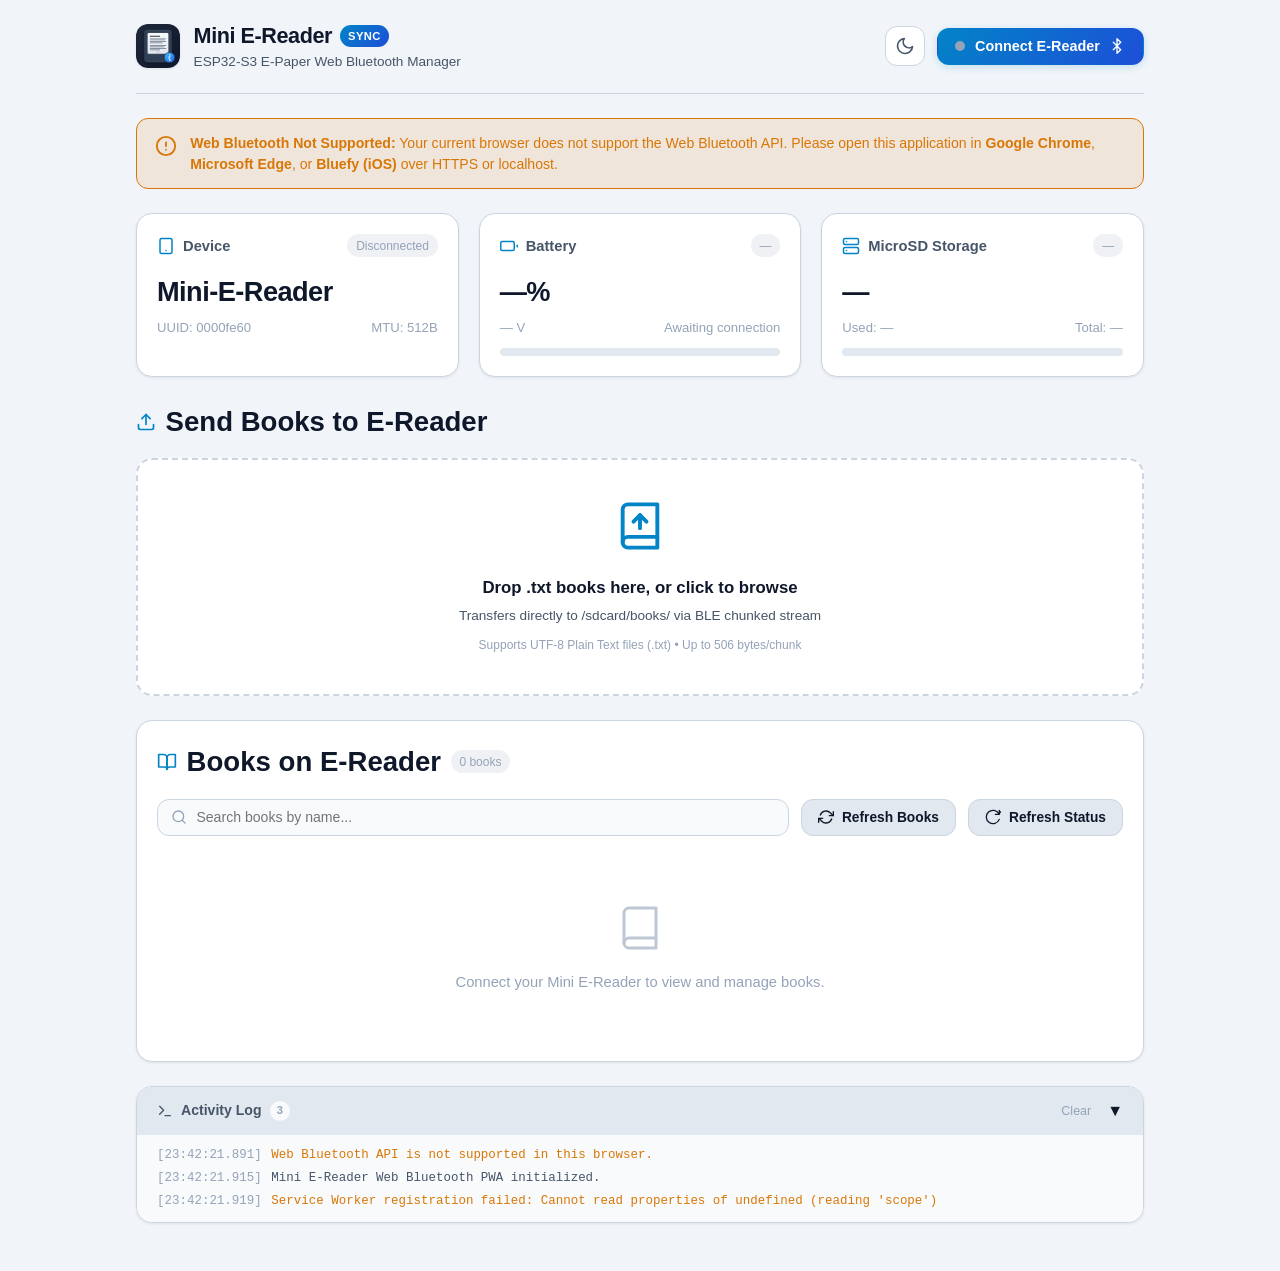
==== pwa/index.html @ 1bfc5a21 "feat: implement Mini-E-Reader firmware, Web Bluetooth PWA, and SD template" ====
<!DOCTYPE html>
<html lang="en" data-theme="dark">
<head>
  <meta charset="UTF-8">
  <meta name="viewport" content="width=device-width, initial-scale=1.0, maximum-scale=1.0, user-scalable=no">
  <title>Mini E-Reader Manager</title>
  <meta name="description" content="Web Bluetooth book sync and file manager for ESP32-S3 Mini E-Reader">
  <meta name="theme-color" content="#2563eb">
  <meta name="mobile-web-app-capable" content="yes">
  <meta name="apple-mobile-web-app-capable" content="yes">
  <meta name="apple-mobile-web-app-status-bar-style" content="black-translucent">
  <meta name="apple-mobile-web-app-title" content="E-Reader">
  <link rel="icon" type="image/svg+xml" href="icon.svg">
  <link rel="apple-touch-icon" href="icon.svg">
  <link rel="manifest" href="manifest.json">
  <link rel="stylesheet" href="style.css">
</head>
<body>
  <div class="app-container">

    <!-- Header Section -->
    <header class="app-header">
      <div class="brand-section">
        <img src="icon.svg" alt="Mini E-Reader Logo" class="brand-logo">
        <div class="brand-text">
          <h1>Mini E-Reader <span class="brand-badge">Sync</span></h1>
          <p>ESP32-S3 E-Paper Web Bluetooth Manager</p>
        </div>
      </div>

      <div class="header-actions">
        <!-- Theme Toggle Button -->
        <button id="themeToggleBtn" class="btn-icon" aria-label="Toggle Theme" title="Toggle Dark/Light Mode">
          <!-- Sun Icon (for dark mode) -->
          <svg id="themeIconSun" class="icon" viewBox="0 0 24 24" fill="none" stroke="currentColor" stroke-width="2" stroke-linecap="round" stroke-linejoin="round">
            <circle cx="12" cy="12" r="5"></circle>
            <line x1="12" y1="1" x2="12" y2="3"></line>
            <line x1="12" y1="21" x2="12" y2="23"></line>
            <line x1="4.22" y1="4.22" x2="5.64" y2="5.64"></line>
            <line x1="18.36" y1="18.36" x2="19.78" y2="19.78"></line>
            <line x1="1" y1="12" x2="3" y2="12"></line>
            <line x1="21" y1="12" x2="23" y2="12"></line>
            <line x1="4.22" y1="19.78" x2="5.64" y2="18.36"></line>
            <line x1="18.36" y1="5.64" x2="19.78" y2="4.22"></line>
          </svg>
          <!-- Moon Icon (for light mode) -->
          <svg id="themeIconMoon" class="icon" viewBox="0 0 24 24" fill="none" stroke="currentColor" stroke-width="2" stroke-linecap="round" stroke-linejoin="round" style="display: none;">
            <path d="M21 12.79A9 9 0 1 1 11.21 3 7 7 0 0 0 21 12.79z"></path>
          </svg>
        </button>

        <!-- BLE Connection Button -->
        <button id="connectBtn" class="btn-connect">
          <span id="statusDot" class="status-dot disconnected"></span>
          <span id="connectBtnText">Connect E-Reader</span>
          <svg viewBox="0 0 24 24" fill="none" stroke="currentColor" stroke-width="2" stroke-linecap="round" stroke-linejoin="round" style="width:16px;height:16px;">
            <path d="M6.5 6.5l11 11L12 23V1l5.5 5.5-11 11"></path>
          </svg>
        </button>
      </div>
    </header>

    <!-- Browser Incompatibility Banner (hidden by default) -->
    <div id="compatBanner" class="alert-banner alert-warning" style="display: none;">
      <svg viewBox="0 0 24 24" fill="none" stroke="currentColor" stroke-width="2" stroke-linecap="round" stroke-linejoin="round">
        <circle cx="12" cy="12" r="10"></circle>
        <line x1="12" y1="8" x2="12" y2="12"></line>
        <line x1="12" y1="16" x2="12.01" y2="16"></line>
      </svg>
      <div>
        <strong>Web Bluetooth Not Supported:</strong> Your current browser does not support the Web Bluetooth API.
        Please open this application in <strong>Google Chrome</strong>, <strong>Microsoft Edge</strong>, or <strong>Bluefy (iOS)</strong> over HTTPS or localhost.
      </div>
    </div>

    <!-- Dashboard Status Grid -->
    <section class="dashboard-grid">
      <!-- Device Status Card -->
      <div class="card">
        <div class="card-header">
          <span class="card-title">
            <svg viewBox="0 0 24 24" fill="none" stroke="currentColor" stroke-width="2" stroke-linecap="round" stroke-linejoin="round">
              <rect x="4" y="2" width="16" height="20" rx="2" ry="2"></rect>
              <line x1="12" y1="18" x2="12.01" y2="18"></line>
            </svg>
            Device
          </span>
          <span id="deviceStateBadge" class="card-badge badge-muted">Disconnected</span>
        </div>
        <div id="deviceNameText" class="stat-value">Mini-E-Reader</div>
        <div class="stat-sub">
          <span id="deviceUuidText">UUID: 0000fe60</span>
          <span id="deviceMtuText">MTU: 512B</span>
        </div>
      </div>

      <!-- Battery Status Card -->
      <div class="card">
        <div class="card-header">
          <span class="card-title">
            <svg viewBox="0 0 24 24" fill="none" stroke="currentColor" stroke-width="2" stroke-linecap="round" stroke-linejoin="round">
              <rect x="1" y="6" width="18" height="12" rx="2" ry="2"></rect>
              <line x1="23" y1="11" x2="23" y2="13"></line>
            </svg>
            Battery
          </span>
          <span id="chargingBadge" class="card-badge badge-muted">—</span>
        </div>
        <div id="batteryPctText" class="stat-value">—%</div>
        <div class="stat-sub">
          <span id="batteryVoltageText">— V</span>
          <span id="batteryStatusDesc">Awaiting connection</span>
        </div>
        <div class="meter-bar">
          <div id="batteryMeterFill" class="meter-fill meter-battery" style="width: 0%;"></div>
        </div>
      </div>

      <!-- Storage Status Card -->
      <div class="card">
        <div class="card-header">
          <span class="card-title">
            <svg viewBox="0 0 24 24" fill="none" stroke="currentColor" stroke-width="2" stroke-linecap="round" stroke-linejoin="round">
              <rect x="2" y="2" width="20" height="8" rx="2" ry="2"></rect>
              <rect x="2" y="14" width="20" height="8" rx="2" ry="2"></rect>
              <line x1="6" y1="6" x2="6.01" y2="6"></line>
              <line x1="6" y1="18" x2="6.01" y2="18"></line>
            </svg>
            MicroSD Storage
          </span>
          <span id="storageBadge" class="card-badge badge-muted">—</span>
        </div>
        <div id="storageFreeText" class="stat-value">—</div>
        <div class="stat-sub">
          <span id="storageUsedText">Used: —</span>
          <span id="storageTotalText">Total: —</span>
        </div>
        <div class="meter-bar">
          <div id="storageMeterFill" class="meter-fill meter-storage" style="width: 0%;"></div>
        </div>
      </div>
    </section>

    <!-- Upload Section -->
    <section class="upload-section">
      <div class="section-title">
        <div class="section-title-left">
          <svg viewBox="0 0 24 24" fill="none" stroke="currentColor" stroke-width="2" stroke-linecap="round" stroke-linejoin="round">
            <path d="M21 15v4a2 2 0 0 1-2 2H5a2 2 0 0 1-2-2v-4"></path>
            <polyline points="17 8 12 3 7 8"></polyline>
            <line x1="12" y1="3" x2="12" y2="15"></line>
          </svg>
          <h2>Send Books to E-Reader</h2>
        </div>
      </div>

      <!-- Drag & Drop Zone -->
      <div id="dropzone" class="dropzone" tabindex="0" role="button" aria-label="Drop files here or click to browse">
        <svg class="dropzone-icon" viewBox="0 0 24 24" fill="none" stroke="currentColor" stroke-width="1.8" stroke-linecap="round" stroke-linejoin="round">
          <path d="M4 19.5A2.5 2.5 0 0 1 6.5 17H20"></path>
          <path d="M6.5 2H20v20H6.5A2.5 2.5 0 0 1 4 19.5v-15A2.5 2.5 0 0 1 6.5 2z"></path>
          <path d="M12 7v6"></path>
          <path d="M9 10l3-3 3 3"></path>
        </svg>
        <div class="dropzone-title">Drop .txt books here, or click to browse</div>
        <div class="dropzone-subtitle">Transfers directly to /sdcard/books/ via BLE chunked stream</div>
        <div class="dropzone-hint">Supports UTF-8 Plain Text files (.txt) &bull; Up to 506 bytes/chunk</div>
        <input type="file" id="fileInput" class="file-input" accept=".txt,text/plain" multiple>
      </div>

      <!-- Active Upload Card (shown while transmitting) -->
      <div id="uploadActiveCard" class="upload-active-card">
        <div class="upload-header">
          <div id="uploadingFileName" class="upload-filename">uploading_book.txt</div>
          <button id="cancelUploadBtn" class="btn-cancel-upload">Cancel Upload</button>
        </div>

        <div class="upload-progress-container">
          <div id="uploadProgressFill" class="upload-progress-fill"></div>
        </div>

        <div class="upload-stats-grid">
          <div class="upload-stat-item">
            <div class="upload-stat-label">Progress</div>
            <div id="uploadPctStat" class="upload-stat-val">0.0%</div>
          </div>
          <div class="upload-stat-item">
            <div class="upload-stat-label">Transfer Speed</div>
            <div id="uploadSpeedStat" class="upload-stat-val">0.0 KB/s</div>
          </div>
          <div class="upload-stat-item">
            <div class="upload-stat-label">Sequence ID</div>
            <div id="uploadSeqStat" class="upload-stat-val">#0 / 0</div>
          </div>
          <div class="upload-stat-item">
            <div class="upload-stat-label">Estimated Time</div>
            <div id="uploadEtaStat" class="upload-stat-val">—</div>
          </div>
        </div>
      </div>
    </section>

    <!-- Remote Books Management Section -->
    <section class="books-section">
      <div class="section-title">
        <div class="section-title-left">
          <svg viewBox="0 0 24 24" fill="none" stroke="currentColor" stroke-width="2" stroke-linecap="round" stroke-linejoin="round">
            <path d="M2 3h6a4 4 0 0 1 4 4v14a3 3 0 0 0-3-3H2z"></path>
            <path d="M22 3h-6a4 4 0 0 0-4 4v14a3 3 0 0 1 3-3h7z"></path>
          </svg>
          <h2>Books on E-Reader</h2>
          <span id="booksCountBadge" class="card-badge badge-muted">0 books</span>
        </div>
      </div>

      <!-- Controls: Filter & Refresh -->
      <div class="books-controls">
        <div class="search-input-wrapper">
          <svg viewBox="0 0 24 24" fill="none" stroke="currentColor" stroke-width="2" stroke-linecap="round" stroke-linejoin="round">
            <circle cx="11" cy="11" r="8"></circle>
            <line x1="21" y1="21" x2="16.65" y2="16.65"></line>
          </svg>
          <input type="text" id="bookSearchInput" class="search-input" placeholder="Search books by name...">
        </div>

        <button id="refreshBooksBtn" class="btn-secondary" title="Query SD card for books">
          <svg id="refreshBooksIcon" viewBox="0 0 24 24" fill="none" stroke="currentColor" stroke-width="2" stroke-linecap="round" stroke-linejoin="round">
            <polyline points="23 4 23 10 17 10"></polyline>
            <polyline points="1 20 1 14 7 14"></polyline>
            <path d="M3.51 9a9 9 0 0 1 14.85-3.36L23 10M1 14l4.64 4.36A9 9 0 0 0 20.49 15"></path>
          </svg>
          <span>Refresh Books</span>
        </button>

        <button id="refreshStatusBtn" class="btn-secondary" title="Read Battery & Storage">
          <svg id="refreshStatusIcon" viewBox="0 0 24 24" fill="none" stroke="currentColor" stroke-width="2" stroke-linecap="round" stroke-linejoin="round">
            <path d="M21.5 2v6h-6M21.34 15.57a10 10 0 1 1-.57-8.38l5.67-5.67"></path>
          </svg>
          <span>Refresh Status</span>
        </button>
      </div>

      <!-- Book List Container -->
      <div id="booksList" class="books-list">
        <!-- Rendered dynamically via app.js -->
        <div class="empty-state">
          <svg viewBox="0 0 24 24" fill="none" stroke="currentColor" stroke-width="1.5" stroke-linecap="round" stroke-linejoin="round">
            <path d="M4 19.5A2.5 2.5 0 0 1 6.5 17H20"></path>
            <path d="M6.5 2H20v20H6.5A2.5 2.5 0 0 1 4 19.5v-15A2.5 2.5 0 0 1 6.5 2z"></path>
          </svg>
          <p>Connect your Mini E-Reader to view and manage books.</p>
        </div>
      </div>
    </section>

    <!-- Activity Log Console -->
    <section class="log-section">
      <div id="logHeader" class="log-header">
        <div class="log-header-left">
          <svg viewBox="0 0 24 24" fill="none" stroke="currentColor" stroke-width="2" stroke-linecap="round" stroke-linejoin="round">
            <polyline points="4 17 10 11 4 5"></polyline>
            <line x1="12" y1="19" x2="20" y2="19"></line>
          </svg>
          <span>Activity Log</span>
          <span id="logCountBadge" class="log-badge">0</span>
        </div>
        <div class="log-actions">
          <button id="clearLogBtn" class="btn-clear-log" title="Clear log">Clear</button>
          <span id="logToggleIcon">&#x25BC;</span>
        </div>
      </div>
      <div id="logBody" class="log-body">
        <!-- Log entries appear here -->
      </div>
    </section>

  </div>

  <!-- Delete Book Confirmation Modal -->
  <div id="deleteModal" class="modal-backdrop">
    <div class="modal-card">
      <h3 class="modal-title">Delete Book</h3>
      <p id="deleteModalText" class="modal-desc">Are you sure you want to delete this book from your E-Reader?</p>
      <div class="modal-actions">
        <button id="cancelDeleteBtn" class="btn-secondary">Cancel</button>
        <button id="confirmDeleteBtn" class="btn-danger">Delete</button>
      </div>
    </div>
  </div>

  <!-- Toast Notification Container -->
  <div id="toastContainer" class="toast-container" aria-live="polite"></div>

  <!-- PWA Main Logic -->
  <script src="app.js"></script>
</body>
</html>
---- pwa/style.css ----
/* ==========================================================================
   Mini E-Reader Web Bluetooth PWA - Stylesheet
   Modern, responsive, zero-CDN styling with Dark & Light theme support
   ========================================================================== */

:root {
  --font-family: -apple-system, BlinkMacSystemFont, "Segoe UI", Roboto, "Helvetica Neue", Arial, sans-serif;
  --font-mono: ui-monospace, SFMono-Regular, "SF Mono", Menlo, Consolas, "Liberation Mono", monospace;

  /* Color Palette - Dark Theme (Default) */
  --bg-primary: #0b0f19;
  --bg-secondary: #131b2e;
  --bg-tertiary: #1b253e;
  --bg-card: #151e33;
  --bg-card-hover: #1a253e;
  --bg-input: #0e1626;

  --text-primary: #f8fafc;
  --text-secondary: #94a3b8;
  --text-muted: #64748b;
  --text-inverse: #0f172a;

  --border-color: #24324f;
  --border-focus: #38bdf8;

  --accent-color: #38bdf8;
  --accent-gradient: linear-gradient(135deg, #38bdf8 0%, #2563eb 100%);
  --accent-hover: #0284c7;
  --accent-glow: rgba(56, 189, 248, 0.25);

  --success-color: #10b981;
  --success-bg: rgba(16, 185, 129, 0.15);
  --warning-color: #f59e0b;
  --warning-bg: rgba(245, 158, 11, 0.15);
  --danger-color: #ef4444;
  --danger-bg: rgba(239, 68, 68, 0.15);
  --danger-hover: #dc2626;

  --radius-sm: 8px;
  --radius-md: 12px;
  --radius-lg: 16px;
  --radius-full: 9999px;

  --shadow-sm: 0 1px 3px rgba(0, 0, 0, 0.3);
  --shadow-md: 0 4px 12px rgba(0, 0, 0, 0.35);
  --shadow-lg: 0 12px 28px rgba(0, 0, 0, 0.45);

  --transition-fast: 0.15s ease;
  --transition-normal: 0.25s ease;
}

[data-theme="light"] {
  --bg-primary: #f1f5f9;
  --bg-secondary: #ffffff;
  --bg-tertiary: #e2e8f0;
  --bg-card: #ffffff;
  --bg-card-hover: #f8fafc;
  --bg-input: #f8fafc;

  --text-primary: #0f172a;
  --text-secondary: #475569;
  --text-muted: #94a3b8;
  --text-inverse: #ffffff;

  --border-color: #cbd5e1;
  --border-focus: #0284c7;

  --accent-color: #0284c7;
  --accent-gradient: linear-gradient(135deg, #0284c7 0%, #1d4ed8 100%);
  --accent-hover: #0369a1;
  --accent-glow: rgba(2, 132, 199, 0.2);

  --success-color: #059669;
  --success-bg: rgba(5, 150, 105, 0.12);
  --warning-color: #d97706;
  --warning-bg: rgba(217, 119, 6, 0.12);
  --danger-color: #dc2626;
  --danger-bg: rgba(220, 38, 38, 0.12);
  --danger-hover: #b91c1c;

  --shadow-sm: 0 1px 3px rgba(0, 0, 0, 0.08);
  --shadow-md: 0 4px 12px rgba(0, 0, 0, 0.08);
  --shadow-lg: 0 12px 28px rgba(0, 0, 0, 0.12);
}

/* ==========================================================================
   Base & Reset
   ========================================================================== */

*, *::before, *::after {
  box-sizing: border-box;
  margin: 0;
  padding: 0;
}

body {
  font-family: var(--font-family);
  background-color: var(--bg-primary);
  color: var(--text-primary);
  line-height: 1.5;
  min-height: 100vh;
  padding: 0;
  margin: 0;
  transition: background-color var(--transition-normal), color var(--transition-normal);
  -webkit-font-smoothing: antialiased;
}

.app-container {
  max-width: 1040px;
  margin: 0 auto;
  padding: 1.25rem 1rem 3rem 1rem;
}

/* ==========================================================================
   Header & Navigation
   ========================================================================== */

.app-header {
  display: flex;
  align-items: center;
  justify-content: space-between;
  flex-wrap: wrap;
  gap: 1rem;
  padding-bottom: 1.25rem;
  margin-bottom: 1.5rem;
  border-bottom: 1px solid var(--border-color);
}

.brand-section {
  display: flex;
  align-items: center;
  gap: 0.85rem;
}

.brand-logo {
  width: 44px;
  height: 44px;
  border-radius: var(--radius-md);
  box-shadow: var(--shadow-sm);
  flex-shrink: 0;
}

.brand-text h1 {
  font-size: 1.35rem;
  font-weight: 700;
  letter-spacing: -0.02em;
  display: flex;
  align-items: center;
  gap: 0.5rem;
}

.brand-badge {
  font-size: 0.7rem;
  font-weight: 600;
  text-transform: uppercase;
  padding: 0.15rem 0.5rem;
  border-radius: var(--radius-full);
  background: var(--accent-gradient);
  color: #ffffff;
  letter-spacing: 0.04em;
}

.brand-text p {
  font-size: 0.85rem;
  color: var(--text-secondary);
}

.header-actions {
  display: flex;
  align-items: center;
  gap: 0.75rem;
}

/* Theme Toggle Button */
.btn-icon {
  background: var(--bg-card);
  border: 1px solid var(--border-color);
  color: var(--text-secondary);
  width: 40px;
  height: 40px;
  border-radius: var(--radius-md);
  display: flex;
  align-items: center;
  justify-content: center;
  cursor: pointer;
  transition: all var(--transition-fast);
}

.btn-icon:hover {
  background: var(--bg-card-hover);
  color: var(--text-primary);
  border-color: var(--border-focus);
}

.btn-icon svg {
  width: 20px;
  height: 20px;
}

/* Connection Button */
.btn-connect {
  display: inline-flex;
  align-items: center;
  gap: 0.6rem;
  padding: 0.6rem 1.1rem;
  font-size: 0.9rem;
  font-weight: 600;
  border-radius: var(--radius-md);
  border: 1px solid transparent;
  cursor: pointer;
  transition: all var(--transition-fast);
  color: #ffffff;
  background: var(--accent-gradient);
  box-shadow: 0 2px 8px var(--accent-glow);
}

.btn-connect:hover {
  filter: brightness(1.1);
  box-shadow: 0 4px 14px var(--accent-glow);
}

.btn-connect.connected {
  background: var(--bg-card);
  border-color: var(--success-color);
  color: var(--text-primary);
  box-shadow: none;
}

.btn-connect.connected:hover {
  background: var(--danger-bg);
  border-color: var(--danger-color);
  color: var(--danger-color);
}

.status-dot {
  width: 10px;
  height: 10px;
  border-radius: 50%;
  background-color: #94a3b8;
  display: inline-block;
  flex-shrink: 0;
  transition: background-color var(--transition-fast);
}

.status-dot.disconnected {
  background-color: #94a3b8;
}

.status-dot.connecting {
  background-color: var(--warning-color);
  box-shadow: 0 0 8px var(--warning-color);
  animation: pulseDot 1.2s infinite ease-in-out;
}

.status-dot.connected {
  background-color: var(--success-color);
  box-shadow: 0 0 8px var(--success-color);
}

@keyframes pulseDot {
  0% { transform: scale(0.9); opacity: 0.6; }
  50% { transform: scale(1.3); opacity: 1; }
  100% { transform: scale(0.9); opacity: 0.6; }
}

/* ==========================================================================
   Alert / Notice Banners
   ========================================================================== */

.alert-banner {
  display: flex;
  align-items: flex-start;
  gap: 0.85rem;
  padding: 0.9rem 1.1rem;
  border-radius: var(--radius-md);
  margin-bottom: 1.5rem;
  font-size: 0.88rem;
  line-height: 1.45;
}

.alert-banner svg {
  width: 22px;
  height: 22px;
  flex-shrink: 0;
  margin-top: 0.1rem;
}

.alert-warning {
  background: var(--warning-bg);
  border: 1px solid var(--warning-color);
  color: var(--warning-color);
}

.alert-danger {
  background: var(--danger-bg);
  border: 1px solid var(--danger-color);
  color: var(--danger-color);
}

.alert-banner a {
  color: inherit;
  font-weight: 600;
  text-decoration: underline;
}

/* ==========================================================================
   Dashboard Cards Grid
   ========================================================================== */

.dashboard-grid {
  display: grid;
  grid-template-columns: repeat(auto-fit, minmax(280px, 1fr));
  gap: 1.25rem;
  margin-bottom: 1.5rem;
}

.card {
  background: var(--bg-card);
  border: 1px solid var(--border-color);
  border-radius: var(--radius-lg);
  padding: 1.25rem;
  box-shadow: var(--shadow-sm);
  transition: all var(--transition-fast);
}

.card:hover {
  border-color: rgba(56, 189, 248, 0.4);
}

.card-header {
  display: flex;
  align-items: center;
  justify-content: space-between;
  margin-bottom: 0.9rem;
}

.card-title {
  font-size: 0.92rem;
  font-weight: 600;
  color: var(--text-secondary);
  display: flex;
  align-items: center;
  gap: 0.5rem;
}

.card-title svg {
  width: 18px;
  height: 18px;
  color: var(--accent-color);
}

.card-badge {
  font-size: 0.75rem;
  padding: 0.15rem 0.55rem;
  border-radius: var(--radius-full);
  font-weight: 500;
}

.badge-success {
  background: var(--success-bg);
  color: var(--success-color);
  border: 1px solid var(--success-color);
}

.badge-muted {
  background: rgba(148, 163, 184, 0.15);
  color: var(--text-muted);
}

.badge-charging {
  background: var(--warning-bg);
  color: var(--warning-color);
  border: 1px solid var(--warning-color);
  display: inline-flex;
  align-items: center;
  gap: 0.25rem;
}

.stat-value {
  font-size: 1.7rem;
  font-weight: 700;
  color: var(--text-primary);
  margin-bottom: 0.35rem;
  letter-spacing: -0.02em;
}

.stat-sub {
  font-size: 0.82rem;
  color: var(--text-muted);
  display: flex;
  justify-content: space-between;
  align-items: center;
}

/* Progress bar inside cards */
.meter-bar {
  height: 8px;
  background: var(--bg-tertiary);
  border-radius: var(--radius-full);
  overflow: hidden;
  margin-top: 0.65rem;
}

.meter-fill {
  height: 100%;
  border-radius: var(--radius-full);
  transition: width 0.4s ease, background-color 0.4s ease;
}

.meter-battery {
  background: var(--success-color);
}

.meter-storage {
  background: var(--accent-color);
}

/* ==========================================================================
   Upload Section & Dropzone
   ========================================================================== */

.section-title {
  font-size: 1.15rem;
  font-weight: 700;
  margin-bottom: 1rem;
  display: flex;
  align-items: center;
  justify-content: space-between;
}

.section-title-left {
  display: flex;
  align-items: center;
  gap: 0.6rem;
}

.section-title svg {
  width: 20px;
  height: 20px;
  color: var(--accent-color);
}

.dropzone {
  border: 2px dashed var(--border-color);
  border-radius: var(--radius-lg);
  padding: 2.5rem 1.5rem;
  text-align: center;
  cursor: pointer;
  background: var(--bg-card);
  transition: all var(--transition-normal);
  position: relative;
  overflow: hidden;
  margin-bottom: 1.5rem;
}

.dropzone:hover,
.dropzone.dragover {
  border-color: var(--accent-color);
  background: var(--bg-card-hover);
  transform: translateY(-2px);
  box-shadow: 0 6px 20px var(--accent-glow);
}

.dropzone-icon {
  width: 52px;
  height: 52px;
  margin: 0 auto 1rem;
  color: var(--accent-color);
  transition: transform var(--transition-normal);
}

.dropzone:hover .dropzone-icon,
.dropzone.dragover .dropzone-icon {
  transform: scale(1.1) translateY(-4px);
}

.dropzone-title {
  font-size: 1.05rem;
  font-weight: 600;
  color: var(--text-primary);
  margin-bottom: 0.35rem;
}

.dropzone-subtitle {
  font-size: 0.85rem;
  color: var(--text-secondary);
}

.dropzone-hint {
  font-size: 0.75rem;
  color: var(--text-muted);
  margin-top: 0.6rem;
}

.file-input {
  display: none;
}

/* ==========================================================================
   Active Upload Progress Card
   ========================================================================== */

.upload-active-card {
  background: var(--bg-card);
  border: 1px solid var(--accent-color);
  border-radius: var(--radius-lg);
  padding: 1.25rem;
  margin-bottom: 1.5rem;
  box-shadow: 0 4px 18px var(--accent-glow);
  display: none;
}

.upload-active-card.visible {
  display: block;
  animation: fadeIn 0.3s ease;
}

@keyframes fadeIn {
  from { opacity: 0; transform: translateY(-8px); }
  to { opacity: 1; transform: translateY(0); }
}

.upload-header {
  display: flex;
  align-items: center;
  justify-content: space-between;
  margin-bottom: 0.85rem;
}

.upload-filename {
  font-size: 1rem;
  font-weight: 700;
  color: var(--text-primary);
  overflow: hidden;
  text-overflow: ellipsis;
  white-space: nowrap;
  max-width: 75%;
}

.btn-cancel-upload {
  background: var(--danger-bg);
  border: 1px solid var(--danger-color);
  color: var(--danger-color);
  font-size: 0.78rem;
  font-weight: 600;
  padding: 0.3rem 0.75rem;
  border-radius: var(--radius-sm);
  cursor: pointer;
  transition: all var(--transition-fast);
}

.btn-cancel-upload:hover {
  background: var(--danger-color);
  color: #ffffff;
}

.upload-progress-container {
  height: 12px;
  background: var(--bg-tertiary);
  border-radius: var(--radius-full);
  overflow: hidden;
  margin-bottom: 0.85rem;
  position: relative;
}

.upload-progress-fill {
  height: 100%;
  width: 0%;
  background: var(--accent-gradient);
  border-radius: var(--radius-full);
  transition: width 0.15s ease;
}

.upload-stats-grid {
  display: grid;
  grid-template-columns: repeat(auto-fit, minmax(130px, 1fr));
  gap: 0.75rem;
  font-size: 0.82rem;
}

.upload-stat-item {
  background: var(--bg-input);
  border: 1px solid var(--border-color);
  border-radius: var(--radius-sm);
  padding: 0.5rem 0.7rem;
}

.upload-stat-label {
  color: var(--text-muted);
  font-size: 0.72rem;
  text-transform: uppercase;
  letter-spacing: 0.03em;
  margin-bottom: 0.2rem;
}

.upload-stat-val {
  font-weight: 600;
  color: var(--text-primary);
  font-family: var(--font-mono);
}

/* ==========================================================================
   Books Management Section
   ========================================================================== */

.books-section {
  background: var(--bg-card);
  border: 1px solid var(--border-color);
  border-radius: var(--radius-lg);
  padding: 1.25rem;
  box-shadow: var(--shadow-sm);
  margin-bottom: 1.5rem;
}

.books-controls {
  display: flex;
  align-items: center;
  gap: 0.75rem;
  flex-wrap: wrap;
  margin-bottom: 1.25rem;
}

.search-input-wrapper {
  position: relative;
  flex: 1;
  min-width: 200px;
}

.search-input-wrapper svg {
  position: absolute;
  left: 0.85rem;
  top: 50%;
  transform: translateY(-50%);
  width: 16px;
  height: 16px;
  color: var(--text-muted);
  pointer-events: none;
}

.search-input {
  width: 100%;
  background: var(--bg-input);
  border: 1px solid var(--border-color);
  border-radius: var(--radius-md);
  padding: 0.6rem 0.85rem 0.6rem 2.4rem;
  font-size: 0.88rem;
  color: var(--text-primary);
  outline: none;
  transition: border-color var(--transition-fast);
}

.search-input:focus {
  border-color: var(--border-focus);
}

.btn-secondary {
  display: inline-flex;
  align-items: center;
  gap: 0.5rem;
  padding: 0.6rem 1rem;
  font-size: 0.86rem;
  font-weight: 600;
  border-radius: var(--radius-md);
  background: var(--bg-tertiary);
  border: 1px solid var(--border-color);
  color: var(--text-primary);
  cursor: pointer;
  transition: all var(--transition-fast);
}

.btn-secondary:hover:not(:disabled) {
  background: var(--bg-card-hover);
  border-color: var(--border-focus);
}

.btn-secondary:disabled {
  opacity: 0.5;
  cursor: not-allowed;
}

.btn-secondary svg {
  width: 16px;
  height: 16px;
}

.btn-secondary svg.spin {
  animation: spin 1s linear infinite;
}

@keyframes spin {
  from { transform: rotate(0deg); }
  to { transform: rotate(360deg); }
}

/* Books List / Table */
.books-list {
  display: flex;
  flex-direction: column;
  gap: 0.6rem;
}

.book-item {
  display: flex;
  align-items: center;
  justify-content: space-between;
  padding: 0.85rem 1rem;
  background: var(--bg-input);
  border: 1px solid var(--border-color);
  border-radius: var(--radius-md);
  transition: all var(--transition-fast);
}

.book-item:hover {
  border-color: rgba(56, 189, 248, 0.4);
  transform: translateX(2px);
}

.book-info {
  display: flex;
  align-items: center;
  gap: 0.85rem;
  min-width: 0;
  flex: 1;
}

.book-icon {
  width: 36px;
  height: 36px;
  border-radius: var(--radius-sm);
  background: rgba(56, 189, 248, 0.12);
  color: var(--accent-color);
  display: flex;
  align-items: center;
  justify-content: center;
  flex-shrink: 0;
}

.book-icon svg {
  width: 20px;
  height: 20px;
}

.book-meta {
  min-width: 0;
}

.book-name {
  font-size: 0.92rem;
  font-weight: 600;
  color: var(--text-primary);
  overflow: hidden;
  text-overflow: ellipsis;
  white-space: nowrap;
}

.book-size {
  font-size: 0.78rem;
  color: var(--text-muted);
  font-family: var(--font-mono);
  margin-top: 0.1rem;
}

.btn-delete-book {
  background: transparent;
  border: 1px solid transparent;
  color: var(--text-muted);
  width: 36px;
  height: 36px;
  border-radius: var(--radius-sm);
  display: flex;
  align-items: center;
  justify-content: center;
  cursor: pointer;
  transition: all var(--transition-fast);
  flex-shrink: 0;
}

.btn-delete-book:hover {
  background: var(--danger-bg);
  border-color: var(--danger-color);
  color: var(--danger-color);
}

.btn-delete-book svg {
  width: 18px;
  height: 18px;
}

/* Empty State */
.empty-state {
  text-align: center;
  padding: 3rem 1.5rem;
  color: var(--text-muted);
}

.empty-state svg {
  width: 48px;
  height: 48px;
  margin-bottom: 0.75rem;
  opacity: 0.6;
}

.empty-state p {
  font-size: 0.92rem;
}

/* ==========================================================================
   Activity Log Console
   ========================================================================== */

.log-section {
  background: var(--bg-card);
  border: 1px solid var(--border-color);
  border-radius: var(--radius-lg);
  overflow: hidden;
  box-shadow: var(--shadow-sm);
}

.log-header {
  display: flex;
  align-items: center;
  justify-content: space-between;
  padding: 0.75rem 1.25rem;
  background: var(--bg-tertiary);
  cursor: pointer;
  user-select: none;
}

.log-header-left {
  display: flex;
  align-items: center;
  gap: 0.5rem;
  font-size: 0.88rem;
  font-weight: 600;
  color: var(--text-secondary);
}

.log-header-left svg {
  width: 16px;
  height: 16px;
}

.log-badge {
  font-size: 0.7rem;
  padding: 0.1rem 0.45rem;
  background: var(--bg-input);
  border-radius: var(--radius-full);
  color: var(--text-muted);
}

.log-actions {
  display: flex;
  align-items: center;
  gap: 0.5rem;
}

.btn-clear-log {
  background: transparent;
  border: none;
  font-size: 0.78rem;
  color: var(--text-muted);
  cursor: pointer;
  padding: 0.2rem 0.5rem;
  border-radius: var(--radius-sm);
  transition: color var(--transition-fast);
}

.btn-clear-log:hover {
  color: var(--text-primary);
  background: rgba(255, 255, 255, 0.05);
}

.log-body {
  max-height: 190px;
  overflow-y: auto;
  padding: 0.75rem 1.25rem;
  font-family: var(--font-mono);
  font-size: 0.78rem;
  display: flex;
  flex-direction: column;
  gap: 0.35rem;
  background: var(--bg-input);
}

.log-body.collapsed {
  display: none;
}

.log-entry {
  display: flex;
  gap: 0.6rem;
  line-height: 1.4;
  word-break: break-all;
}

.log-time {
  color: var(--text-muted);
  flex-shrink: 0;
}

.log-msg {
  color: var(--text-secondary);
}

.log-entry.info .log-msg { color: var(--text-secondary); }
.log-entry.success .log-msg { color: var(--success-color); }
.log-entry.warning .log-msg { color: var(--warning-color); }
.log-entry.error .log-msg { color: var(--danger-color); }

/* ==========================================================================
   Modal Dialogs & Toast Notifications
   ========================================================================== */

.modal-backdrop {
  position: fixed;
  inset: 0;
  background: rgba(0, 0, 0, 0.65);
  backdrop-filter: blur(4px);
  display: flex;
  align-items: center;
  justify-content: center;
  padding: 1.5rem;
  z-index: 1000;
  opacity: 0;
  visibility: hidden;
  transition: opacity 0.2s ease, visibility 0.2s ease;
}

.modal-backdrop.active {
  opacity: 1;
  visibility: visible;
}

.modal-card {
  background: var(--bg-card);
  border: 1px solid var(--border-color);
  border-radius: var(--radius-lg);
  max-width: 440px;
  width: 100%;
  padding: 1.5rem;
  box-shadow: var(--shadow-lg);
  transform: scale(0.95);
  transition: transform 0.2s ease;
}

.modal-backdrop.active .modal-card {
  transform: scale(1);
}

.modal-title {
  font-size: 1.15rem;
  font-weight: 700;
  margin-bottom: 0.5rem;
  color: var(--text-primary);
}

.modal-desc {
  font-size: 0.88rem;
  color: var(--text-secondary);
  margin-bottom: 1.25rem;
  line-height: 1.5;
}

.modal-actions {
  display: flex;
  justify-content: flex-end;
  gap: 0.75rem;
}

.btn-danger {
  background: var(--danger-color);
  color: #ffffff;
  border: none;
  padding: 0.55rem 1rem;
  border-radius: var(--radius-md);
  font-size: 0.88rem;
  font-weight: 600;
  cursor: pointer;
  transition: background-color var(--transition-fast);
}

.btn-danger:hover {
  background: var(--danger-hover);
}

/* Toast Container */
.toast-container {
  position: fixed;
  bottom: 1.5rem;
  right: 1.5rem;
  display: flex;
  flex-direction: column;
  gap: 0.6rem;
  z-index: 1100;
  max-width: 360px;
  width: calc(100% - 3rem);
  pointer-events: none;
}

.toast {
  pointer-events: auto;
  display: flex;
  align-items: center;
  gap: 0.75rem;
  padding: 0.75rem 1rem;
  border-radius: var(--radius-md);
  background: var(--bg-card);
  color: var(--text-primary);
  font-size: 0.86rem;
  box-shadow: var(--shadow-lg);
  border-left: 4px solid var(--accent-color);
  animation: slideInToast 0.3s ease;
  transition: opacity 0.25s ease, transform 0.25s ease;
}

.toast.success { border-left-color: var(--success-color); }
.toast.error { border-left-color: var(--danger-color); }
.toast.warning { border-left-color: var(--warning-color); }

@keyframes slideInToast {
  from { opacity: 0; transform: translateY(12px); }
  to { opacity: 1; transform: translateY(0); }
}

/* ==========================================================================
   Responsive Adjustments
   ========================================================================== */

@media (max-width: 640px) {
  .app-container {
    padding: 1rem 0.75rem 2.5rem 0.75rem;
  }

  .app-header {
    flex-direction: column;
    align-items: flex-start;
  }

  .header-actions {
    width: 100%;
    justify-content: space-between;
  }

  .btn-connect {
    flex: 1;
    justify-content: center;
  }

  .dashboard-grid {
    grid-template-columns: 1fr;
  }

  .dropzone {
    padding: 2rem 1rem;
  }

  .upload-stats-grid {
    grid-template-columns: 1fr 1fr;
  }

  .books-controls {
    flex-direction: column;
    align-items: stretch;
  }

  .btn-secondary {
    justify-content: center;
  }
}
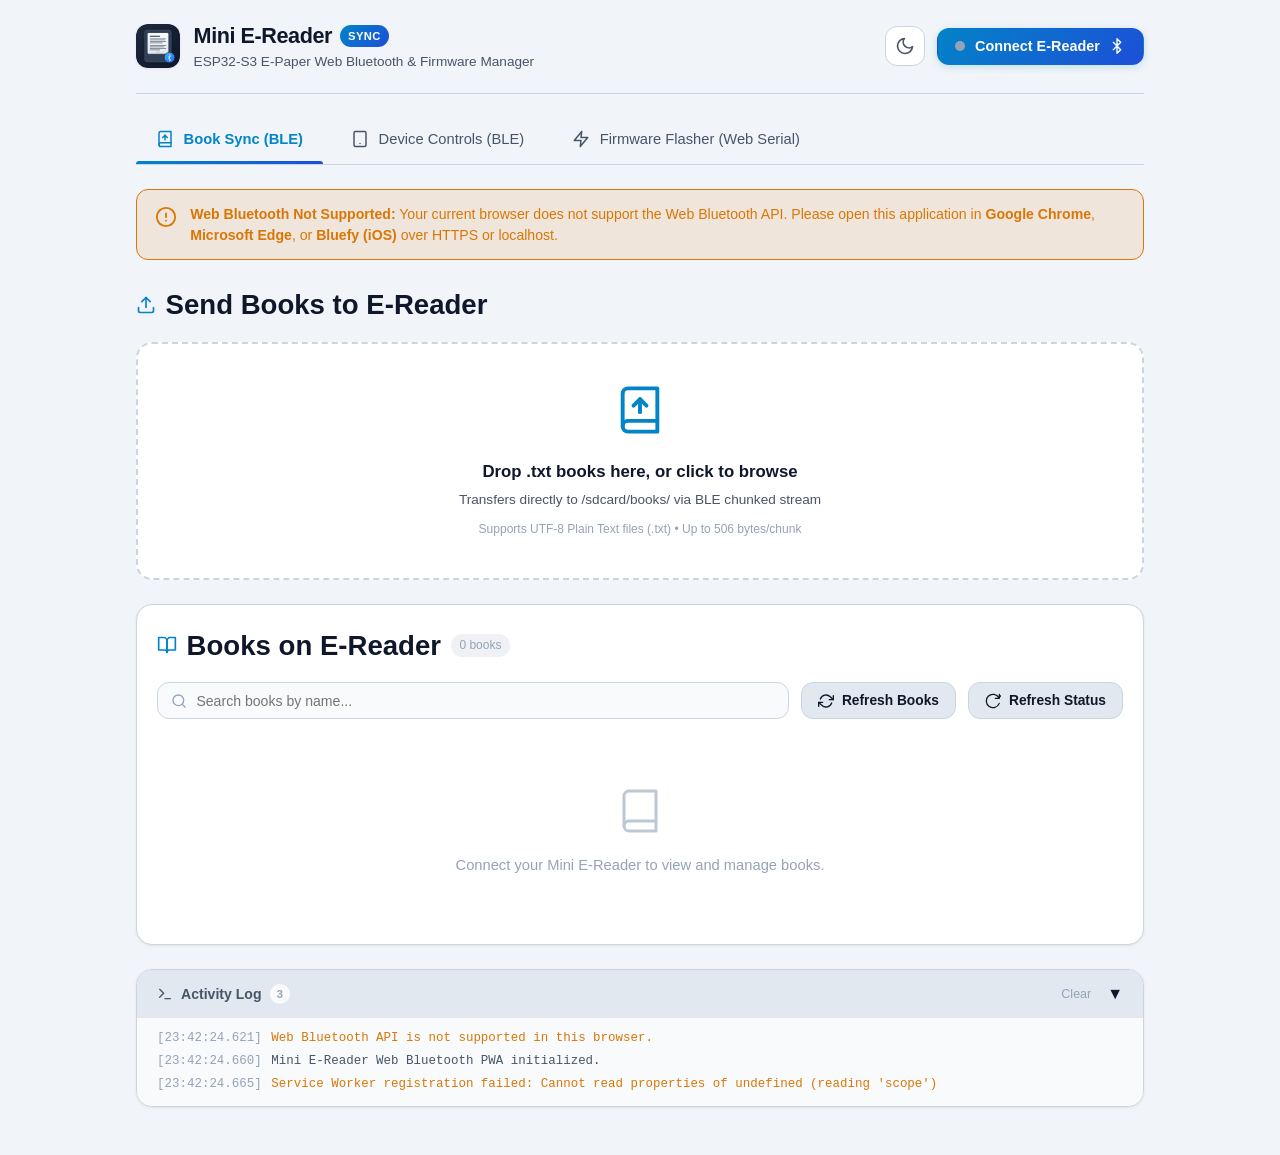
==== commit 3b1a9498: "feat: initial release of BacaIn firmware and Web Bluetooth PWA" ====
--- a/pwa/index.html
+++ b/pwa/index.html
@@ -24,7 +24,7 @@
         <img src="icon.svg" alt="Mini E-Reader Logo" class="brand-logo">
         <div class="brand-text">
           <h1>Mini E-Reader <span class="brand-badge">Sync</span></h1>
-          <p>ESP32-S3 E-Paper Web Bluetooth Manager</p>
+          <p>ESP32-S3 E-Paper Web Bluetooth & Firmware Manager</p>
         </div>
       </div>
 
@@ -34,7 +34,7 @@
           <!-- Sun Icon (for dark mode) -->
           <svg id="themeIconSun" class="icon" viewBox="0 0 24 24" fill="none" stroke="currentColor" stroke-width="2" stroke-linecap="round" stroke-linejoin="round">
             <circle cx="12" cy="12" r="5"></circle>
-            <line x1="12" y1="1" x2="12" y2="3"></line>
+            <line x1="12" y1="12" x2="12" y2="3"></line>
             <line x1="12" y1="21" x2="12" y2="23"></line>
             <line x1="4.22" y1="4.22" x2="5.64" y2="5.64"></line>
             <line x1="18.36" y1="18.36" x2="19.78" y2="19.78"></line>
@@ -60,6 +60,34 @@
       </div>
     </header>
 
+    <!-- Navigation Tab Bar -->
+    <nav class="nav-tabs" role="tablist" aria-label="Application Modules">
+      <button id="tabBtnSync" class="nav-tab active" role="tab" aria-selected="true" aria-controls="tabPanelSync" data-tab="tabPanelSync">
+        <svg class="tab-icon" viewBox="0 0 24 24" fill="none" stroke="currentColor" stroke-width="2" stroke-linecap="round" stroke-linejoin="round">
+          <path d="M4 19.5A2.5 2.5 0 0 1 6.5 17H20"></path>
+          <path d="M6.5 2H20v20H6.5A2.5 2.5 0 0 1 4 19.5v-15A2.5 2.5 0 0 1 6.5 2z"></path>
+          <path d="M12 7v6"></path>
+          <path d="M9 10l3-3 3 3"></path>
+        </svg>
+        <span>Book Sync (BLE)</span>
+      </button>
+
+      <button id="tabBtnControls" class="nav-tab" role="tab" aria-selected="false" aria-controls="tabPanelControls" data-tab="tabPanelControls">
+        <svg class="tab-icon" viewBox="0 0 24 24" fill="none" stroke="currentColor" stroke-width="2" stroke-linecap="round" stroke-linejoin="round">
+          <rect x="4" y="2" width="16" height="20" rx="2" ry="2"></rect>
+          <line x1="12" y1="18" x2="12.01" y2="18"></line>
+        </svg>
+        <span>Device Controls (BLE)</span>
+      </button>
+
+      <button id="tabBtnFlasher" class="nav-tab" role="tab" aria-selected="false" aria-controls="tabPanelFlasher" data-tab="tabPanelFlasher">
+        <svg class="tab-icon" viewBox="0 0 24 24" fill="none" stroke="currentColor" stroke-width="2" stroke-linecap="round" stroke-linejoin="round">
+          <path d="M13 2L3 14h9l-1 8 10-12h-9l1-8z"></path>
+        </svg>
+        <span>Firmware Flasher (Web Serial)</span>
+      </button>
+    </nav>
+
     <!-- Browser Incompatibility Banner (hidden by default) -->
     <div id="compatBanner" class="alert-banner alert-warning" style="display: none;">
       <svg viewBox="0 0 24 24" fill="none" stroke="currentColor" stroke-width="2" stroke-linecap="round" stroke-linejoin="round">
@@ -73,187 +101,332 @@
       </div>
     </div>
 
-    <!-- Dashboard Status Grid -->
-    <section class="dashboard-grid">
-      <!-- Device Status Card -->
-      <div class="card">
+    <!-- TAB PANEL 1: Book Sync (BLE) -->
+    <div id="tabPanelSync" class="tab-panel active" role="tabpanel" aria-labelledby="tabBtnSync">
+      <!-- Upload Section -->
+      <section class="upload-section">
+        <div class="section-title">
+          <div class="section-title-left">
+            <svg viewBox="0 0 24 24" fill="none" stroke="currentColor" stroke-width="2" stroke-linecap="round" stroke-linejoin="round">
+              <path d="M21 15v4a2 2 0 0 1-2 2H5a2 2 0 0 1-2-2v-4"></path>
+              <polyline points="17 8 12 3 7 8"></polyline>
+              <line x1="12" y1="3" x2="12" y2="15"></line>
+            </svg>
+            <h2>Send Books to E-Reader</h2>
+          </div>
+        </div>
+
+        <!-- Drag & Drop Zone -->
+        <div id="dropzone" class="dropzone" tabindex="0" role="button" aria-label="Drop files here or click to browse">
+          <svg class="dropzone-icon" viewBox="0 0 24 24" fill="none" stroke="currentColor" stroke-width="1.8" stroke-linecap="round" stroke-linejoin="round">
+            <path d="M4 19.5A2.5 2.5 0 0 1 6.5 17H20"></path>
+            <path d="M6.5 2H20v20H6.5A2.5 2.5 0 0 1 4 19.5v-15A2.5 2.5 0 0 1 6.5 2z"></path>
+            <path d="M12 7v6"></path>
+            <path d="M9 10l3-3 3 3"></path>
+          </svg>
+          <div class="dropzone-title">Drop .txt books here, or click to browse</div>
+          <div class="dropzone-subtitle">Transfers directly to /sdcard/books/ via BLE chunked stream</div>
+          <div class="dropzone-hint">Supports UTF-8 Plain Text files (.txt) &bull; Up to 506 bytes/chunk</div>
+          <input type="file" id="fileInput" class="file-input" accept=".txt,text/plain" multiple>
+        </div>
+
+        <!-- Active Upload Card (shown while transmitting) -->
+        <div id="uploadActiveCard" class="upload-active-card">
+          <div class="upload-header">
+            <div id="uploadingFileName" class="upload-filename">uploading_book.txt</div>
+            <button id="cancelUploadBtn" class="btn-cancel-upload">Cancel Upload</button>
+          </div>
+
+          <div class="upload-progress-container">
+            <div id="uploadProgressFill" class="upload-progress-fill"></div>
+          </div>
+
+          <div class="upload-stats-grid">
+            <div class="upload-stat-item">
+              <div class="upload-stat-label">Progress</div>
+              <div id="uploadPctStat" class="upload-stat-val">0.0%</div>
+            </div>
+            <div class="upload-stat-item">
+              <div class="upload-stat-label">Transfer Speed</div>
+              <div id="uploadSpeedStat" class="upload-stat-val">0.0 KB/s</div>
+            </div>
+            <div class="upload-stat-item">
+              <div class="upload-stat-label">Sequence ID</div>
+              <div id="uploadSeqStat" class="upload-stat-val">#0 / 0</div>
+            </div>
+            <div class="upload-stat-item">
+              <div class="upload-stat-label">Estimated Time</div>
+              <div id="uploadEtaStat" class="upload-stat-val">—</div>
+            </div>
+          </div>
+        </div>
+      </section>
+
+      <!-- Remote Books Management Section -->
+      <section class="books-section">
+        <div class="section-title">
+          <div class="section-title-left">
+            <svg viewBox="0 0 24 24" fill="none" stroke="currentColor" stroke-width="2" stroke-linecap="round" stroke-linejoin="round">
+              <path d="M2 3h6a4 4 0 0 1 4 4v14a3 3 0 0 0-3-3H2z"></path>
+              <path d="M22 3h-6a4 4 0 0 0-4 4v14a3 3 0 0 1 3-3h7z"></path>
+            </svg>
+            <h2>Books on E-Reader</h2>
+            <span id="booksCountBadge" class="card-badge badge-muted">0 books</span>
+          </div>
+        </div>
+
+        <!-- Controls: Filter & Refresh -->
+        <div class="books-controls">
+          <div class="search-input-wrapper">
+            <svg viewBox="0 0 24 24" fill="none" stroke="currentColor" stroke-width="2" stroke-linecap="round" stroke-linejoin="round">
+              <circle cx="11" cy="11" r="8"></circle>
+              <line x1="21" y1="21" x2="16.65" y2="16.65"></line>
+            </svg>
+            <input type="text" id="bookSearchInput" class="search-input" placeholder="Search books by name...">
+          </div>
+
+          <button id="refreshBooksBtn" class="btn-secondary" title="Query SD card for books">
+            <svg id="refreshBooksIcon" viewBox="0 0 24 24" fill="none" stroke="currentColor" stroke-width="2" stroke-linecap="round" stroke-linejoin="round">
+              <polyline points="23 4 23 10 17 10"></polyline>
+              <polyline points="1 20 1 14 7 14"></polyline>
+              <path d="M3.51 9a9 9 0 0 1 14.85-3.36L23 10M1 14l4.64 4.36A9 9 0 0 0 20.49 15"></path>
+            </svg>
+            <span>Refresh Books</span>
+          </button>
+
+          <button id="refreshStatusBtn" class="btn-secondary" title="Read Battery & Storage">
+            <svg id="refreshStatusIcon" viewBox="0 0 24 24" fill="none" stroke="currentColor" stroke-width="2" stroke-linecap="round" stroke-linejoin="round">
+              <path d="M21.5 2v6h-6M21.34 15.57a10 10 0 1 1-.57-8.38l5.67-5.67"></path>
+            </svg>
+            <span>Refresh Status</span>
+          </button>
+        </div>
+
+        <!-- Book List Container -->
+        <div id="booksList" class="books-list">
+          <div class="empty-state">
+            <svg viewBox="0 0 24 24" fill="none" stroke="currentColor" stroke-width="1.5" stroke-linecap="round" stroke-linejoin="round">
+              <path d="M4 19.5A2.5 2.5 0 0 1 6.5 17H20"></path>
+              <path d="M6.5 2H20v20H6.5A2.5 2.5 0 0 1 4 19.5v-15A2.5 2.5 0 0 1 6.5 2z"></path>
+            </svg>
+            <p>Connect your Mini E-Reader to view and manage books.</p>
+          </div>
+        </div>
+      </section>
+    </div>
+
+    <!-- TAB PANEL 2: Device Controls (BLE) -->
+    <div id="tabPanelControls" class="tab-panel" role="tabpanel" aria-labelledby="tabBtnControls">
+      <!-- Dashboard Status Grid -->
+      <section class="dashboard-grid">
+        <!-- Device Status Card -->
+        <div class="card">
+          <div class="card-header">
+            <span class="card-title">
+              <svg viewBox="0 0 24 24" fill="none" stroke="currentColor" stroke-width="2" stroke-linecap="round" stroke-linejoin="round">
+                <rect x="4" y="2" width="16" height="20" rx="2" ry="2"></rect>
+                <line x1="12" y1="18" x2="12.01" y2="18"></line>
+              </svg>
+              Device
+            </span>
+            <span id="deviceStateBadge" class="card-badge badge-muted">Disconnected</span>
+          </div>
+          <div id="deviceNameText" class="stat-value">Mini-E-Reader</div>
+          <div class="stat-sub">
+            <span id="deviceUuidText">UUID: 0000fe60</span>
+            <span id="deviceMtuText">MTU: 512B</span>
+          </div>
+        </div>
+
+        <!-- Battery Status Card -->
+        <div class="card">
+          <div class="card-header">
+            <span class="card-title">
+              <svg viewBox="0 0 24 24" fill="none" stroke="currentColor" stroke-width="2" stroke-linecap="round" stroke-linejoin="round">
+                <rect x="1" y="6" width="18" height="12" rx="2" ry="2"></rect>
+                <line x1="23" y1="11" x2="23" y2="13"></line>
+              </svg>
+              Battery
+            </span>
+            <span id="chargingBadge" class="card-badge badge-muted">—</span>
+          </div>
+          <div id="batteryPctText" class="stat-value">—%</div>
+          <div class="stat-sub">
+            <span id="batteryVoltageText">— V</span>
+            <span id="batteryStatusDesc">Awaiting connection</span>
+          </div>
+          <div class="meter-bar">
+            <div id="batteryMeterFill" class="meter-fill meter-battery" style="width: 0%;"></div>
+          </div>
+        </div>
+
+        <!-- Storage Status Card -->
+        <div class="card">
+          <div class="card-header">
+            <span class="card-title">
+              <svg viewBox="0 0 24 24" fill="none" stroke="currentColor" stroke-width="2" stroke-linecap="round" stroke-linejoin="round">
+                <rect x="2" y="2" width="20" height="8" rx="2" ry="2"></rect>
+                <rect x="2" y="14" width="20" height="8" rx="2" ry="2"></rect>
+                <line x1="6" y1="6" x2="6.01" y2="6"></line>
+                <line x1="6" y1="18" x2="6.01" y2="18"></line>
+              </svg>
+              MicroSD Storage
+            </span>
+            <span id="storageBadge" class="card-badge badge-muted">—</span>
+          </div>
+          <div id="storageFreeText" class="stat-value">—</div>
+          <div class="stat-sub">
+            <span id="storageUsedText">Used: —</span>
+            <span id="storageTotalText">Total: —</span>
+          </div>
+          <div class="meter-bar">
+            <div id="storageMeterFill" class="meter-fill meter-storage" style="width: 0%;"></div>
+          </div>
+        </div>
+      </section>
+
+      <!-- Extended Device Telemetry & Quick Action Controls -->
+      <section class="card device-controls-card">
         <div class="card-header">
           <span class="card-title">
             <svg viewBox="0 0 24 24" fill="none" stroke="currentColor" stroke-width="2" stroke-linecap="round" stroke-linejoin="round">
-              <rect x="4" y="2" width="16" height="20" rx="2" ry="2"></rect>
-              <line x1="12" y1="18" x2="12.01" y2="18"></line>
-            </svg>
-            Device
+              <circle cx="12" cy="12" r="3"></circle>
+              <path d="M19.4 15a1.65 1.65 0 0 0 .33 1.82l.06.06a2 2 0 0 1 0 2.83 2 2 0 0 1-2.83 0l-.06-.06a1.65 1.65 0 0 0-1.82-.33 1.65 1.65 0 0 0-1 1.51V21a2 2 0 0 1-2 2 2 2 0 0 1-2-2v-.09A1.65 1.65 0 0 0 9 19.4a1.65 1.65 0 0 0-1.82.33l-.06.06a2 2 0 0 1-2.83 0 2 2 0 0 1 0-2.83l.06-.06a1.65 1.65 0 0 0 .33-1.82 1.65 1.65 0 0 0-1.51-1H3a2 2 0 0 1-2-2 2 2 0 0 1 2-2h.09A1.65 1.65 0 0 0 4.6 9a1.65 1.65 0 0 0-.33-1.82l-.06-.06a2 2 0 0 1 0-2.83 2 2 0 0 1 2.83 0l.06.06a1.65 1.65 0 0 0 1.82.33H9a1.65 1.65 0 0 0 1-1.51V3a2 2 0 0 1 2-2 2 2 0 0 1 2 2v.09a1.65 1.65 0 0 0 1 1.51 1.65 1.65 0 0 0 1.82-.33l.06-.06a2 2 0 0 1 2.83 0 2 2 0 0 1 0 2.83l-.06.06a1.65 1.65 0 0 0-.33 1.82V9a1.65 1.65 0 0 0 1.51 1H21a2 2 0 0 1 2 2 2 2 0 0 1-2 2h-.09a1.65 1.65 0 0 0-1.51 1z"></path>
+            </svg>
+            BLE Device Operations & Telemetry
           </span>
-          <span id="deviceStateBadge" class="card-badge badge-muted">Disconnected</span>
-        </div>
-        <div id="deviceNameText" class="stat-value">Mini-E-Reader</div>
-        <div class="stat-sub">
-          <span id="deviceUuidText">UUID: 0000fe60</span>
-          <span id="deviceMtuText">MTU: 512B</span>
-        </div>
-      </div>
-
-      <!-- Battery Status Card -->
-      <div class="card">
-        <div class="card-header">
-          <span class="card-title">
+          <span class="card-badge badge-muted">ESP-IDF NimBLE</span>
+        </div>
+
+        <div class="device-actions-grid">
+          <button id="tab2RefreshStatusBtn" class="btn-secondary">
             <svg viewBox="0 0 24 24" fill="none" stroke="currentColor" stroke-width="2" stroke-linecap="round" stroke-linejoin="round">
-              <rect x="1" y="6" width="18" height="12" rx="2" ry="2"></rect>
-              <line x1="23" y1="11" x2="23" y2="13"></line>
-            </svg>
-            Battery
-          </span>
-          <span id="chargingBadge" class="card-badge badge-muted">—</span>
-        </div>
-        <div id="batteryPctText" class="stat-value">—%</div>
-        <div class="stat-sub">
-          <span id="batteryVoltageText">— V</span>
-          <span id="batteryStatusDesc">Awaiting connection</span>
-        </div>
-        <div class="meter-bar">
-          <div id="batteryMeterFill" class="meter-fill meter-battery" style="width: 0%;"></div>
-        </div>
-      </div>
-
-      <!-- Storage Status Card -->
-      <div class="card">
-        <div class="card-header">
-          <span class="card-title">
+              <path d="M21.5 2v6h-6M21.34 15.57a10 10 0 1 1-.57-8.38l5.67-5.67"></path>
+            </svg>
+            Refresh Battery & Storage (0xfe63)
+          </button>
+
+          <button id="tab2RefreshBooksBtn" class="btn-secondary">
             <svg viewBox="0 0 24 24" fill="none" stroke="currentColor" stroke-width="2" stroke-linecap="round" stroke-linejoin="round">
-              <rect x="2" y="2" width="20" height="8" rx="2" ry="2"></rect>
-              <rect x="2" y="14" width="20" height="8" rx="2" ry="2"></rect>
-              <line x1="6" y1="6" x2="6.01" y2="6"></line>
-              <line x1="6" y1="18" x2="6.01" y2="18"></line>
-            </svg>
-            MicroSD Storage
-          </span>
-          <span id="storageBadge" class="card-badge badge-muted">—</span>
-        </div>
-        <div id="storageFreeText" class="stat-value">—</div>
-        <div class="stat-sub">
-          <span id="storageUsedText">Used: —</span>
-          <span id="storageTotalText">Total: —</span>
-        </div>
-        <div class="meter-bar">
-          <div id="storageMeterFill" class="meter-fill meter-storage" style="width: 0%;"></div>
-        </div>
-      </div>
-    </section>
-
-    <!-- Upload Section -->
-    <section class="upload-section">
-      <div class="section-title">
-        <div class="section-title-left">
-          <svg viewBox="0 0 24 24" fill="none" stroke="currentColor" stroke-width="2" stroke-linecap="round" stroke-linejoin="round">
-            <path d="M21 15v4a2 2 0 0 1-2 2H5a2 2 0 0 1-2-2v-4"></path>
-            <polyline points="17 8 12 3 7 8"></polyline>
-            <line x1="12" y1="3" x2="12" y2="15"></line>
-          </svg>
-          <h2>Send Books to E-Reader</h2>
-        </div>
-      </div>
-
-      <!-- Drag & Drop Zone -->
-      <div id="dropzone" class="dropzone" tabindex="0" role="button" aria-label="Drop files here or click to browse">
-        <svg class="dropzone-icon" viewBox="0 0 24 24" fill="none" stroke="currentColor" stroke-width="1.8" stroke-linecap="round" stroke-linejoin="round">
-          <path d="M4 19.5A2.5 2.5 0 0 1 6.5 17H20"></path>
-          <path d="M6.5 2H20v20H6.5A2.5 2.5 0 0 1 4 19.5v-15A2.5 2.5 0 0 1 6.5 2z"></path>
-          <path d="M12 7v6"></path>
-          <path d="M9 10l3-3 3 3"></path>
-        </svg>
-        <div class="dropzone-title">Drop .txt books here, or click to browse</div>
-        <div class="dropzone-subtitle">Transfers directly to /sdcard/books/ via BLE chunked stream</div>
-        <div class="dropzone-hint">Supports UTF-8 Plain Text files (.txt) &bull; Up to 506 bytes/chunk</div>
-        <input type="file" id="fileInput" class="file-input" accept=".txt,text/plain" multiple>
-      </div>
-
-      <!-- Active Upload Card (shown while transmitting) -->
-      <div id="uploadActiveCard" class="upload-active-card">
-        <div class="upload-header">
-          <div id="uploadingFileName" class="upload-filename">uploading_book.txt</div>
-          <button id="cancelUploadBtn" class="btn-cancel-upload">Cancel Upload</button>
-        </div>
-
-        <div class="upload-progress-container">
-          <div id="uploadProgressFill" class="upload-progress-fill"></div>
-        </div>
-
-        <div class="upload-stats-grid">
-          <div class="upload-stat-item">
-            <div class="upload-stat-label">Progress</div>
-            <div id="uploadPctStat" class="upload-stat-val">0.0%</div>
-          </div>
-          <div class="upload-stat-item">
-            <div class="upload-stat-label">Transfer Speed</div>
-            <div id="uploadSpeedStat" class="upload-stat-val">0.0 KB/s</div>
-          </div>
-          <div class="upload-stat-item">
-            <div class="upload-stat-label">Sequence ID</div>
-            <div id="uploadSeqStat" class="upload-stat-val">#0 / 0</div>
-          </div>
-          <div class="upload-stat-item">
-            <div class="upload-stat-label">Estimated Time</div>
-            <div id="uploadEtaStat" class="upload-stat-val">—</div>
-          </div>
-        </div>
-      </div>
-    </section>
-
-    <!-- Remote Books Management Section -->
-    <section class="books-section">
-      <div class="section-title">
-        <div class="section-title-left">
-          <svg viewBox="0 0 24 24" fill="none" stroke="currentColor" stroke-width="2" stroke-linecap="round" stroke-linejoin="round">
-            <path d="M2 3h6a4 4 0 0 1 4 4v14a3 3 0 0 0-3-3H2z"></path>
-            <path d="M22 3h-6a4 4 0 0 0-4 4v14a3 3 0 0 1 3-3h7z"></path>
-          </svg>
-          <h2>Books on E-Reader</h2>
-          <span id="booksCountBadge" class="card-badge badge-muted">0 books</span>
-        </div>
-      </div>
-
-      <!-- Controls: Filter & Refresh -->
-      <div class="books-controls">
-        <div class="search-input-wrapper">
-          <svg viewBox="0 0 24 24" fill="none" stroke="currentColor" stroke-width="2" stroke-linecap="round" stroke-linejoin="round">
-            <circle cx="11" cy="11" r="8"></circle>
-            <line x1="21" y1="21" x2="16.65" y2="16.65"></line>
-          </svg>
-          <input type="text" id="bookSearchInput" class="search-input" placeholder="Search books by name...">
-        </div>
-
-        <button id="refreshBooksBtn" class="btn-secondary" title="Query SD card for books">
-          <svg id="refreshBooksIcon" viewBox="0 0 24 24" fill="none" stroke="currentColor" stroke-width="2" stroke-linecap="round" stroke-linejoin="round">
-            <polyline points="23 4 23 10 17 10"></polyline>
-            <polyline points="1 20 1 14 7 14"></polyline>
-            <path d="M3.51 9a9 9 0 0 1 14.85-3.36L23 10M1 14l4.64 4.36A9 9 0 0 0 20.49 15"></path>
-          </svg>
-          <span>Refresh Books</span>
-        </button>
-
-        <button id="refreshStatusBtn" class="btn-secondary" title="Read Battery & Storage">
-          <svg id="refreshStatusIcon" viewBox="0 0 24 24" fill="none" stroke="currentColor" stroke-width="2" stroke-linecap="round" stroke-linejoin="round">
-            <path d="M21.5 2v6h-6M21.34 15.57a10 10 0 1 1-.57-8.38l5.67-5.67"></path>
-          </svg>
-          <span>Refresh Status</span>
-        </button>
-      </div>
-
-      <!-- Book List Container -->
-      <div id="booksList" class="books-list">
-        <!-- Rendered dynamically via app.js -->
-        <div class="empty-state">
-          <svg viewBox="0 0 24 24" fill="none" stroke="currentColor" stroke-width="1.5" stroke-linecap="round" stroke-linejoin="round">
-            <path d="M4 19.5A2.5 2.5 0 0 1 6.5 17H20"></path>
-            <path d="M6.5 2H20v20H6.5A2.5 2.5 0 0 1 4 19.5v-15A2.5 2.5 0 0 1 6.5 2z"></path>
-          </svg>
-          <p>Connect your Mini E-Reader to view and manage books.</p>
-        </div>
-      </div>
-    </section>
-
-    <!-- Activity Log Console -->
+              <polyline points="23 4 23 10 17 10"></polyline>
+              <polyline points="1 20 1 14 7 14"></polyline>
+              <path d="M3.51 9a9 9 0 0 1 14.85-3.36L23 10M1 14l4.64 4.36A9 9 0 0 0 20.49 15"></path>
+            </svg>
+            Refresh Books Catalog (0xfe61)
+          </button>
+        </div>
+
+        <!-- Live Hardware & Reader Controls -->
+        <div class="control-groups">
+          <!-- Storage Destination Selector -->
+          <div class="control-card">
+            <div class="control-card-title">
+              <svg viewBox="0 0 24 24" fill="none" stroke="currentColor" stroke-width="2" stroke-linecap="round" stroke-linejoin="round" style="width:16px;height:16px;">
+                <rect x="2" y="2" width="20" height="8" rx="2" ry="2"></rect>
+                <rect x="2" y="14" width="20" height="8" rx="2" ry="2"></rect>
+              </svg>
+              Storage Target Destination
+            </div>
+            <div class="control-btn-group">
+              <button id="storageTargetSdBtn" class="btn-control active" data-target="0">
+                <span>📁 MicroSD (/sdcard)</span>
+              </button>
+              <button id="storageTargetFlashBtn" class="btn-control" data-target="1">
+                <span>⚡ Internal Flash (/spiflash 5.8MB)</span>
+              </button>
+            </div>
+            <div id="storageTargetDesc" class="control-hint">Books and reading progress are synced to MicroSD card.</div>
+          </div>
+
+          <!-- Typography / Font Selection -->
+          <div class="control-card">
+            <div class="control-card-title">
+              <svg viewBox="0 0 24 24" fill="none" stroke="currentColor" stroke-width="2" stroke-linecap="round" stroke-linejoin="round" style="width:16px;height:16px;">
+                <polyline points="4 7 4 4 20 4 20 7"></polyline>
+                <line x1="9" y1="20" x2="15" y2="20"></line>
+                <line x1="12" y1="4" x2="12" y2="20"></line>
+              </svg>
+              E-Paper Typography & Display
+            </div>
+            <div class="control-btn-group">
+              <button id="font16Btn" class="btn-control active" data-font="0">
+                <span>Font 16 (Standard - 8 lines)</span>
+              </button>
+              <button id="font12Btn" class="btn-control" data-font="1">
+                <span>Font 12 (Compact - 11 lines)</span>
+              </button>
+              <button id="forceRefreshBtn" class="btn-control-secondary">
+                <span>🔄 Clean Screen (Clear Ghosting)</span>
+              </button>
+            </div>
+          </div>
+
+          <!-- Power Management -->
+          <div class="control-card">
+            <div class="control-card-title">
+              <svg viewBox="0 0 24 24" fill="none" stroke="currentColor" stroke-width="2" stroke-linecap="round" stroke-linejoin="round" style="width:16px;height:16px;">
+                <path d="M18.36 6.64a9 9 0 1 1-12.73 0"></path>
+                <line x1="12" y1="2" x2="12" y2="12"></line>
+              </svg>
+              Power & Inactivity Sleep
+            </div>
+            <div class="control-inline-row">
+              <label for="sleepTimeoutSelect" class="control-label">Auto-Sleep Timeout:</label>
+              <select id="sleepTimeoutSelect" class="control-select">
+                <option value="30">30 seconds</option>
+                <option value="60" selected>60 seconds (Default)</option>
+                <option value="120">2 minutes</option>
+                <option value="300">5 minutes</option>
+                <option value="0">Disabled (Stay Awake)</option>
+              </select>
+            </div>
+            <div class="control-actions-row">
+              <button id="triggerSleepBtn" class="btn-danger-outline">
+                <svg viewBox="0 0 24 24" fill="none" stroke="currentColor" stroke-width="2" stroke-linecap="round" stroke-linejoin="round" style="width:14px;height:14px;">
+                  <path d="M18.36 6.64a9 9 0 1 1-12.73 0"></path>
+                  <line x1="12" y1="2" x2="12" y2="12"></line>
+                </svg>
+                Put Reader to Sleep Now
+              </button>
+            </div>
+          </div>
+        </div>
+
+        <div class="telemetry-specs">
+          <div class="spec-row">
+            <span class="spec-label">Service UUID</span>
+            <span class="spec-value mono">0000fe60-0000-1000-8000-00805f9b34fb</span>
+          </div>
+          <div class="spec-row">
+            <span class="spec-label">Control Characteristic</span>
+            <span class="spec-value mono">0000fe61 (Notify / Write)</span>
+          </div>
+          <div class="spec-row">
+            <span class="spec-label">Data Characteristic</span>
+            <span class="spec-value mono">0000fe62 (Write Without Response)</span>
+          </div>
+          <div class="spec-row">
+            <span class="spec-label">Status Characteristic</span>
+            <span class="spec-value mono">0000fe63 (Read / Notify - 12B payload)</span>
+          </div>
+          <div class="spec-row">
+            <span class="spec-label">Chunk Payload / MTU</span>
+            <span class="spec-value mono">506B Data + 2B Seq = 508B (512B MTU)</span>
+          </div>
+          <div class="spec-row">
+            <span class="spec-label">Target Directory</span>
+            <span class="spec-value mono">/sdcard/books/</span>
+          </div>
+        </div>
+      </section>
+    </div>
+
+    <!-- TAB PANEL 3: Firmware Flasher (Web Serial) -->
+    <div id="tabPanelFlasher" class="tab-panel" role="tabpanel" aria-labelledby="tabBtnFlasher">
+      <esp-web-flasher id="espFlasher"></esp-web-flasher>
+    </div>
+
+    <!-- Activity Log Console (Always visible across all tabs) -->
     <section class="log-section">
       <div id="logHeader" class="log-header">
         <div class="log-header-left">
@@ -293,5 +466,47 @@
 
   <!-- PWA Main Logic -->
   <script src="app.js"></script>
+
+  <!-- ESP Web Flasher Web Component Module -->
+  <script type="module" src="components/esp-flasher.js"></script>
+
+  <!-- Navigation Tabs Controller -->
+  <script>
+    document.addEventListener('DOMContentLoaded', () => {
+      const tabButtons = document.querySelectorAll('.nav-tab');
+      const tabPanels = document.querySelectorAll('.tab-panel');
+
+      tabButtons.forEach(btn => {
+        btn.addEventListener('click', () => {
+          const targetId = btn.getAttribute('data-tab');
+          tabButtons.forEach(b => {
+            b.classList.remove('active');
+            b.setAttribute('aria-selected', 'false');
+          });
+          tabPanels.forEach(p => p.classList.remove('active'));
+
+          btn.classList.add('active');
+          btn.setAttribute('aria-selected', 'true');
+          const activePanel = document.getElementById(targetId);
+          if (activePanel) {
+            activePanel.classList.add('active');
+          }
+        });
+      });
+
+      // Connect Tab 2 action triggers to BLE app.js buttons
+      const tab2RefreshStatus = document.getElementById('tab2RefreshStatusBtn');
+      const tab2RefreshBooks = document.getElementById('tab2RefreshBooksBtn');
+      const refreshStatusBtn = document.getElementById('refreshStatusBtn');
+      const refreshBooksBtn = document.getElementById('refreshBooksBtn');
+
+      if (tab2RefreshStatus && refreshStatusBtn) {
+        tab2RefreshStatus.addEventListener('click', () => refreshStatusBtn.click());
+      }
+      if (tab2RefreshBooks && refreshBooksBtn) {
+        tab2RefreshBooks.addEventListener('click', () => refreshBooksBtn.click());
+      }
+    });
+  </script>
 </body>
 </html>
--- a/pwa/style.css
+++ b/pwa/style.css
@@ -1067,3 +1067,747 @@
     justify-content: center;
   }
 }
+
+
+/* ==========================================================================
+   Navigation Tabs & Panels
+   ========================================================================== */
+
+.nav-tabs {
+  display: flex;
+  align-items: center;
+  gap: 0.5rem;
+  margin-bottom: 1.5rem;
+  border-bottom: 1px solid var(--border-color);
+  padding-bottom: 0.25rem;
+  overflow-x: auto;
+  scrollbar-width: thin;
+}
+
+.nav-tab {
+  display: inline-flex;
+  align-items: center;
+  gap: 0.6rem;
+  padding: 0.75rem 1.25rem;
+  background: transparent;
+  color: var(--text-secondary);
+  border: none;
+  border-radius: var(--radius-md) var(--radius-md) 0 0;
+  font-family: inherit;
+  font-size: 0.92rem;
+  font-weight: 500;
+  cursor: pointer;
+  position: relative;
+  transition: all var(--transition-fast);
+  white-space: nowrap;
+  user-select: none;
+}
+
+.nav-tab:hover {
+  color: var(--text-primary);
+  background: rgba(255, 255, 255, 0.04);
+}
+
+[data-theme="light"] .nav-tab:hover {
+  background: rgba(0, 0, 0, 0.04);
+}
+
+.nav-tab.active {
+  color: var(--accent-color);
+  font-weight: 600;
+}
+
+.nav-tab.active::after {
+  content: "";
+  position: absolute;
+  bottom: -0.25rem;
+  left: 0;
+  right: 0;
+  height: 3px;
+  background: var(--accent-gradient);
+  border-radius: 3px 3px 0 0;
+}
+
+.tab-icon {
+  width: 18px;
+  height: 18px;
+  flex-shrink: 0;
+}
+
+.tab-panel {
+  display: none;
+}
+
+.tab-panel.active {
+  display: block;
+  animation: tabFadeIn 0.2s ease-out;
+}
+
+@keyframes tabFadeIn {
+  from {
+    opacity: 0;
+    transform: translateY(4px);
+  }
+  to {
+    opacity: 1;
+    transform: translateY(0);
+  }
+}
+
+/* ==========================================================================
+   Tab 2: Device Controls & Telemetry Specs
+   ========================================================================== */
+
+.device-controls-card {
+  margin-top: 1.25rem;
+}
+
+.device-actions-grid {
+  display: grid;
+  grid-template-columns: repeat(auto-fit, minmax(240px, 1fr));
+  gap: 0.75rem;
+  margin-bottom: 1.25rem;
+}
+
+.device-actions-grid .btn-secondary {
+  padding: 0.75rem 1rem;
+  font-size: 0.9rem;
+}
+
+.telemetry-specs {
+  display: flex;
+  flex-direction: column;
+  gap: 0.5rem;
+  background: var(--bg-input);
+  padding: 1rem 1.25rem;
+  border-radius: var(--radius-md);
+  border: 1px solid var(--border-color);
+}
+
+.spec-row {
+  display: flex;
+  justify-content: space-between;
+  align-items: center;
+  font-size: 0.85rem;
+  padding: 0.25rem 0;
+  border-bottom: 1px solid rgba(255, 255, 255, 0.04);
+}
+
+[data-theme="light"] .spec-row {
+  border-bottom: 1px solid rgba(0, 0, 0, 0.04);
+}
+
+.spec-row:last-child {
+  border-bottom: none;
+}
+
+.spec-label {
+  color: var(--text-muted);
+  font-weight: 500;
+}
+
+.spec-value {
+  color: var(--text-primary);
+}
+
+.mono {
+  font-family: var(--font-mono);
+  font-size: 0.82rem;
+}
+
+/* ==========================================================================
+   Tab 3: ESP Web Flasher Component Styling
+   ========================================================================== */
+
+esp-web-flasher {
+  display: block;
+  width: 100%;
+}
+
+.flasher-container {
+  display: flex;
+  flex-direction: column;
+  gap: 1.5rem;
+}
+
+.flasher-connection-row {
+  display: flex;
+  flex-wrap: wrap;
+  align-items: center;
+  justify-content: space-between;
+  gap: 1rem;
+  margin-top: 1rem;
+}
+
+.connection-actions {
+  display: flex;
+  flex-wrap: wrap;
+  align-items: center;
+  gap: 0.75rem;
+}
+
+.btn-danger-text {
+  color: var(--danger-color);
+  border-color: rgba(239, 68, 68, 0.3);
+}
+
+.btn-danger-text:hover:not(:disabled) {
+  background: var(--danger-bg);
+  border-color: var(--danger-color);
+}
+
+.flasher-baud-group {
+  display: flex;
+  align-items: center;
+  gap: 0.5rem;
+}
+
+.input-label {
+  font-size: 0.85rem;
+  color: var(--text-secondary);
+  font-weight: 500;
+}
+
+.input-label-sm {
+  font-size: 0.78rem;
+  color: var(--text-secondary);
+  font-weight: 500;
+  margin-bottom: 0.3rem;
+  display: block;
+}
+
+.select-input {
+  background: var(--bg-input);
+  color: var(--text-primary);
+  border: 1px solid var(--border-color);
+  border-radius: var(--radius-sm);
+  padding: 0.55rem 0.85rem;
+  font-family: inherit;
+  font-size: 0.86rem;
+  outline: none;
+  cursor: pointer;
+  transition: border-color var(--transition-fast);
+}
+
+.select-input:focus {
+  border-color: var(--border-focus);
+}
+
+.flasher-device-info-grid {
+  display: grid;
+  grid-template-columns: repeat(auto-fit, minmax(180px, 1fr));
+  gap: 0.75rem;
+  margin-top: 1.25rem;
+  padding-top: 1.25rem;
+  border-top: 1px solid var(--border-color);
+}
+
+.info-pill {
+  display: flex;
+  flex-direction: column;
+  gap: 0.2rem;
+  background: var(--bg-input);
+  padding: 0.6rem 0.85rem;
+  border-radius: var(--radius-sm);
+  border: 1px solid var(--border-color);
+}
+
+.info-label {
+  font-size: 0.72rem;
+  text-transform: uppercase;
+  letter-spacing: 0.05em;
+  color: var(--text-muted);
+}
+
+.info-value {
+  font-size: 0.88rem;
+  font-weight: 600;
+  color: var(--text-primary);
+}
+
+.info-value.highlight {
+  color: var(--accent-color);
+}
+
+/* Preset buttons */
+.preset-buttons {
+  display: flex;
+  flex-wrap: wrap;
+  gap: 0.4rem;
+}
+
+.btn-sm {
+  padding: 0.35rem 0.65rem;
+  font-size: 0.78rem;
+  border-radius: var(--radius-sm);
+}
+
+/* File Slots */
+.file-slots-list {
+  display: flex;
+  flex-direction: column;
+  gap: 0.75rem;
+  margin-top: 1rem;
+}
+
+.file-slot-row {
+  display: grid;
+  grid-template-columns: 140px 1fr 40px;
+  gap: 0.75rem;
+  align-items: flex-end;
+  background: var(--bg-input);
+  padding: 0.85rem 1rem;
+  border-radius: var(--radius-md);
+  border: 1px solid var(--border-color);
+  transition: border-color var(--transition-fast);
+}
+
+.file-slot-row:hover {
+  border-color: var(--accent-color);
+}
+
+.slot-header-mobile {
+  display: none;
+}
+
+.offset-input {
+  width: 100%;
+  background: var(--bg-secondary);
+  color: var(--text-primary);
+  border: 1px solid var(--border-color);
+  border-radius: var(--radius-sm);
+  padding: 0.55rem 0.75rem;
+  outline: none;
+  font-weight: 600;
+  transition: border-color var(--transition-fast);
+}
+
+.offset-input:focus {
+  border-color: var(--border-focus);
+}
+
+.file-picker-wrapper {
+  position: relative;
+  width: 100%;
+}
+
+.file-picker-input {
+  position: absolute;
+  top: 0;
+  left: 0;
+  width: 100%;
+  height: 100%;
+  opacity: 0;
+  cursor: pointer;
+  z-index: 2;
+}
+
+.file-info-badge {
+  display: flex;
+  align-items: center;
+  gap: 0.5rem;
+  background: var(--bg-secondary);
+  border: 1px dashed var(--border-color);
+  border-radius: var(--radius-sm);
+  padding: 0.55rem 0.75rem;
+  font-size: 0.84rem;
+  color: var(--text-muted);
+  transition: all var(--transition-fast);
+  overflow: hidden;
+  text-overflow: ellipsis;
+  white-space: nowrap;
+}
+
+.file-info-badge.loaded {
+  border-style: solid;
+  border-color: rgba(16, 185, 129, 0.4);
+  background: rgba(16, 185, 129, 0.08);
+  color: var(--text-primary);
+}
+
+.file-name-text {
+  overflow: hidden;
+  text-overflow: ellipsis;
+  white-space: nowrap;
+}
+
+.file-slot-row:hover .file-info-badge {
+  border-color: var(--accent-color);
+}
+
+.slot-actions-col {
+  display: flex;
+  align-items: center;
+  justify-content: center;
+}
+
+.btn-remove-slot {
+  width: 34px;
+  height: 34px;
+  border-radius: var(--radius-sm);
+  color: var(--text-muted);
+}
+
+.btn-remove-slot:hover {
+  color: var(--danger-color);
+  background: var(--danger-bg);
+}
+
+.slots-footer {
+  display: flex;
+  flex-wrap: wrap;
+  align-items: center;
+  justify-content: space-between;
+  gap: 1rem;
+  margin-top: 1rem;
+  padding-top: 1rem;
+  border-top: 1px solid var(--border-color);
+}
+
+.checkbox-label {
+  display: inline-flex;
+  align-items: center;
+  gap: 0.5rem;
+  font-size: 0.85rem;
+  color: var(--text-secondary);
+  cursor: pointer;
+  user-select: none;
+}
+
+.checkbox-label input[type="checkbox"] {
+  accent-color: var(--accent-color);
+  width: 16px;
+  height: 16px;
+  cursor: pointer;
+}
+
+/* Flashing Progress Bar */
+.flasher-progress-container {
+  margin-top: 1.25rem;
+  padding: 1rem 1.25rem;
+  background: var(--bg-input);
+  border-radius: var(--radius-md);
+  border: 1px solid var(--border-color);
+}
+
+.progress-meta {
+  display: flex;
+  justify-content: space-between;
+  align-items: center;
+  margin-bottom: 0.5rem;
+  font-size: 0.88rem;
+}
+
+.progress-status-text {
+  font-weight: 500;
+  color: var(--text-primary);
+}
+
+.progress-pct-text {
+  font-weight: 700;
+  color: var(--accent-color);
+  font-family: var(--font-mono);
+}
+
+.flasher-meter-bar {
+  height: 10px;
+  border-radius: var(--radius-full);
+  margin-bottom: 0.5rem;
+}
+
+.meter-flasher {
+  background: var(--accent-gradient);
+  transition: width 0.15s ease-out;
+}
+
+.progress-bytes-meta {
+  font-size: 0.78rem;
+  color: var(--text-muted);
+  font-family: var(--font-mono);
+  text-align: right;
+}
+
+/* Flash Action Button */
+.flash-actions-bar {
+  margin-top: 1.25rem;
+  display: flex;
+  justify-content: flex-end;
+}
+
+.btn-flash {
+  display: inline-flex;
+  align-items: center;
+  gap: 0.6rem;
+  padding: 0.85rem 1.75rem;
+  font-size: 0.95rem;
+  font-weight: 600;
+  border-radius: var(--radius-md);
+  box-shadow: 0 4px 14px var(--accent-glow);
+}
+
+/* Serial Terminal / Console Output */
+.flasher-terminal-card {
+  display: flex;
+  flex-direction: column;
+}
+
+.terminal-header {
+  padding-bottom: 0.75rem;
+  border-bottom: 1px solid var(--border-color);
+}
+
+.terminal-title-group {
+  display: flex;
+  align-items: center;
+  gap: 0.5rem;
+}
+
+.terminal-actions {
+  display: flex;
+  align-items: center;
+  gap: 0.5rem;
+}
+
+.terminal-autoscroll {
+  display: inline-flex;
+  align-items: center;
+  gap: 0.4rem;
+  font-size: 0.78rem;
+  color: var(--text-secondary);
+  cursor: pointer;
+  margin-right: 0.4rem;
+  user-select: none;
+}
+
+.terminal-autoscroll input[type="checkbox"] {
+  accent-color: var(--accent-color);
+  cursor: pointer;
+}
+
+.flasher-terminal-output {
+  margin-top: 0.75rem;
+  background: #060911;
+  color: #e2e8f0;
+  font-family: var(--font-mono);
+  font-size: 0.82rem;
+  line-height: 1.5;
+  padding: 0.85rem 1rem;
+  border-radius: var(--radius-sm);
+  border: 1px solid rgba(255, 255, 255, 0.08);
+  height: 280px;
+  overflow-y: auto;
+  white-space: pre-wrap;
+  word-break: break-all;
+  scrollbar-width: thin;
+}
+
+[data-theme="light"] .flasher-terminal-output {
+  background: #0f172a;
+  color: #f1f5f9;
+}
+
+.term-line {
+  display: inline;
+}
+
+.term-line.info {
+  color: #38bdf8;
+}
+
+.term-line.success {
+  color: #34d399;
+  font-weight: 600;
+}
+
+.term-line.warning {
+  color: #fbbf24;
+}
+
+.term-line.error {
+  color: #f87171;
+  font-weight: 600;
+}
+
+/* Responsive adjustments for Flasher & Tabs */
+@media (max-width: 640px) {
+  .nav-tabs {
+    gap: 0.25rem;
+  }
+
+  .nav-tab {
+    padding: 0.65rem 0.85rem;
+    font-size: 0.82rem;
+    gap: 0.4rem;
+  }
+
+  .file-slot-row {
+    grid-template-columns: 1fr;
+    gap: 0.5rem;
+  }
+
+  .slot-header-mobile {
+    display: flex;
+    justify-content: space-between;
+    font-size: 0.8rem;
+    font-weight: 600;
+    color: var(--accent-color);
+  }
+
+  .flasher-connection-row {
+    flex-direction: column;
+    align-items: stretch;
+  }
+
+  .connection-actions {
+    flex-direction: column;
+    align-items: stretch;
+  }
+
+  .flasher-baud-group {
+    justify-content: space-between;
+    width: 100%;
+  }
+
+  .flash-actions-bar {
+    justify-content: stretch;
+  }
+
+  .btn-flash {
+    width: 100%;
+    justify-content: center;
+  }
+}
+
+/* ============================================================================
+   Device Controls & Hardware Live Operations
+   ============================================================================ */
+.control-groups {
+  display: flex;
+  flex-direction: column;
+  gap: 1rem;
+  margin-top: 1.25rem;
+  margin-bottom: 1.25rem;
+}
+
+.control-card {
+  background: var(--bg-secondary);
+  border: 1px solid var(--border-color);
+  border-radius: var(--radius-md);
+  padding: 1rem 1.25rem;
+  display: flex;
+  flex-direction: column;
+  gap: 0.75rem;
+}
+
+.control-card-title {
+  display: flex;
+  align-items: center;
+  gap: 0.5rem;
+  font-size: 0.92rem;
+  font-weight: 600;
+  color: var(--text-primary);
+}
+
+.control-btn-group {
+  display: flex;
+  flex-wrap: wrap;
+  gap: 0.6rem;
+}
+
+.btn-control {
+  display: inline-flex;
+  align-items: center;
+  gap: 0.4rem;
+  padding: 0.55rem 0.9rem;
+  background: var(--bg-card);
+  border: 1px solid var(--border-color);
+  border-radius: var(--radius-sm);
+  color: var(--text-secondary);
+  font-size: 0.85rem;
+  font-weight: 500;
+  cursor: pointer;
+  transition: all var(--transition-fast);
+}
+
+.btn-control:hover:not(:disabled) {
+  border-color: var(--accent-color);
+  color: var(--text-primary);
+}
+
+.btn-control.active {
+  background: var(--accent-subtle);
+  border-color: var(--accent-color);
+  color: var(--accent-color);
+  font-weight: 600;
+}
+
+.btn-control-secondary {
+  display: inline-flex;
+  align-items: center;
+  gap: 0.4rem;
+  padding: 0.55rem 0.9rem;
+  background: var(--bg-card);
+  border: 1px solid var(--border-color);
+  border-radius: var(--radius-sm);
+  color: var(--text-secondary);
+  font-size: 0.85rem;
+  cursor: pointer;
+  transition: all var(--transition-fast);
+}
+
+.btn-control-secondary:hover:not(:disabled) {
+  border-color: var(--text-primary);
+  color: var(--text-primary);
+}
+
+.btn-danger-outline {
+  display: inline-flex;
+  align-items: center;
+  gap: 0.4rem;
+  padding: 0.55rem 0.9rem;
+  background: transparent;
+  border: 1px solid #ef4444;
+  border-radius: var(--radius-sm);
+  color: #ef4444;
+  font-size: 0.85rem;
+  font-weight: 500;
+  cursor: pointer;
+  transition: all var(--transition-fast);
+}
+
+.btn-danger-outline:hover:not(:disabled) {
+  background: rgba(239, 68, 68, 0.1);
+}
+
+.control-inline-row {
+  display: flex;
+  align-items: center;
+  gap: 0.75rem;
+}
+
+.control-label {
+  font-size: 0.85rem;
+  color: var(--text-secondary);
+}
+
+.control-select {
+  background: var(--bg-input);
+  border: 1px solid var(--border-color);
+  border-radius: var(--radius-sm);
+  color: var(--text-primary);
+  padding: 0.4rem 0.75rem;
+  font-size: 0.85rem;
+  outline: none;
+  cursor: pointer;
+  transition: border-color var(--transition-fast);
+}
+
+.control-select:focus {
+  border-color: var(--border-focus);
+}
+
+.control-hint {
+  font-size: 0.78rem;
+  color: var(--text-muted);
+}
+
